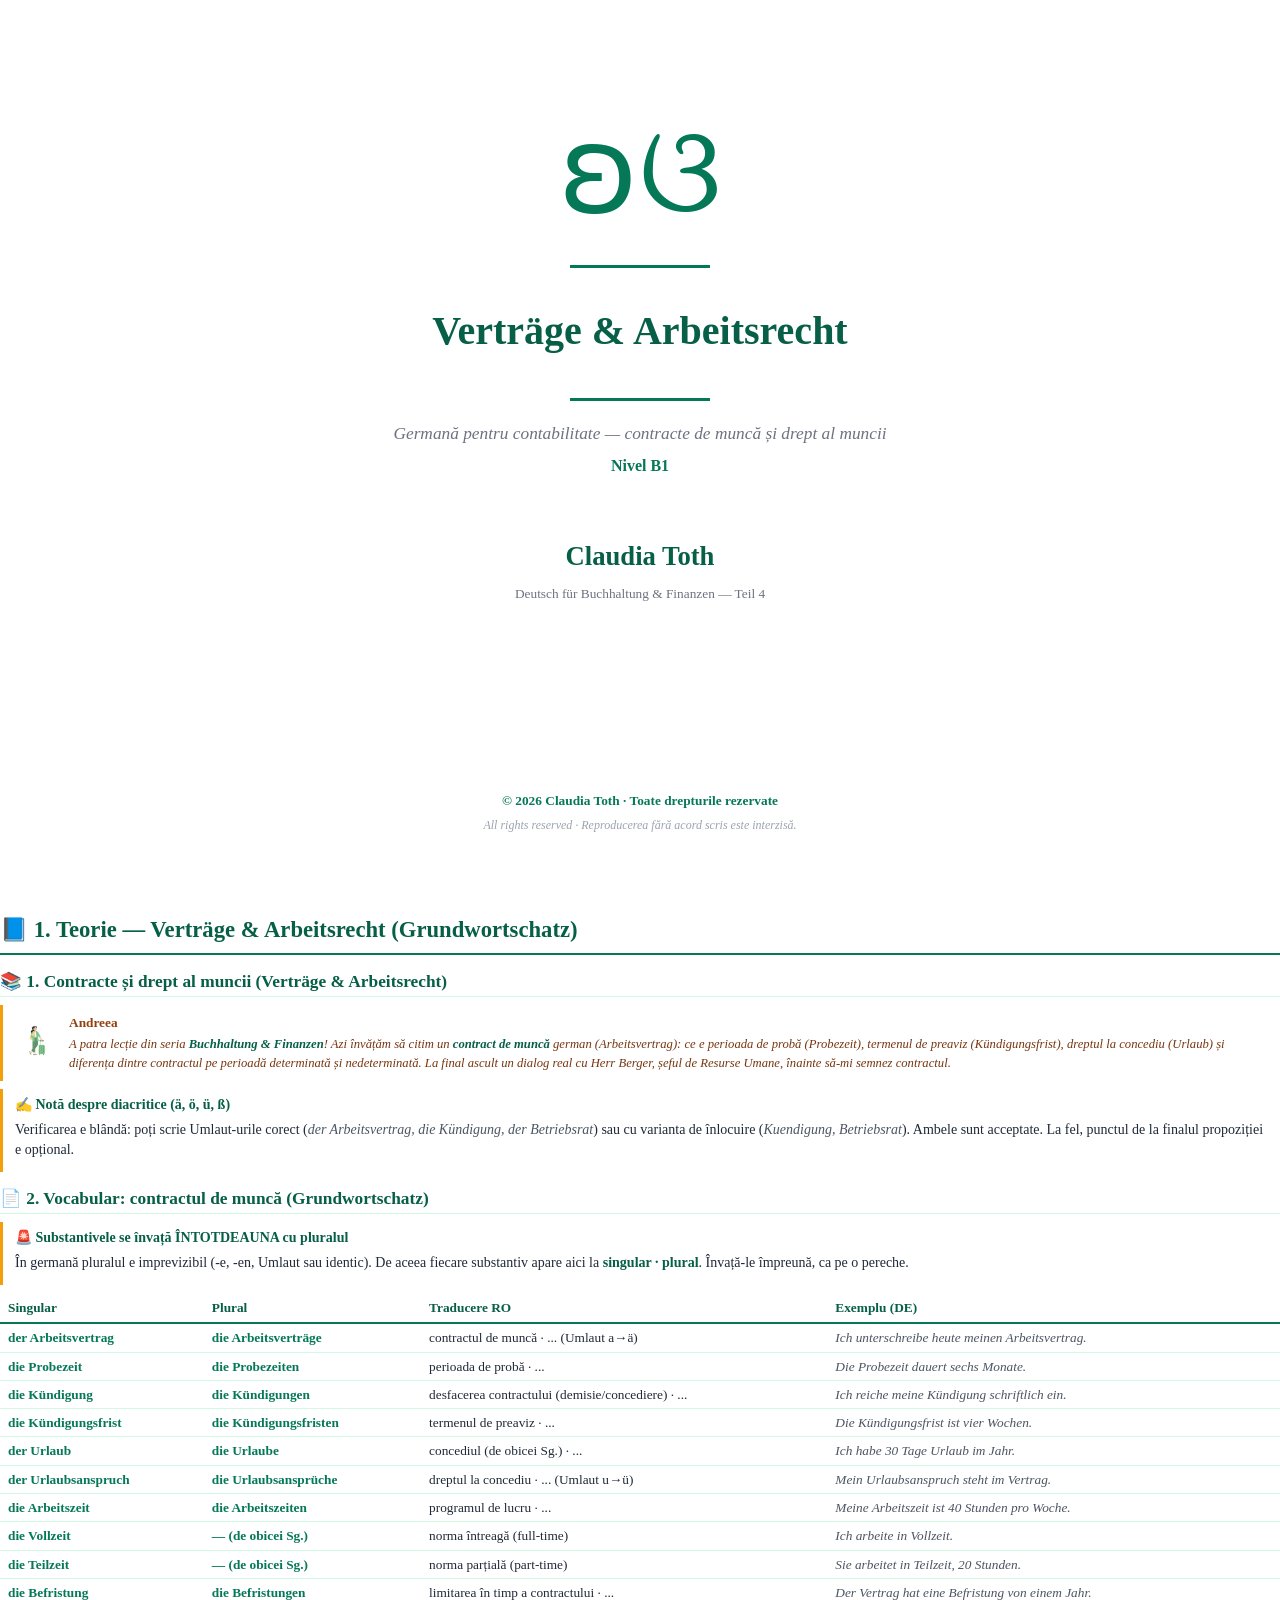
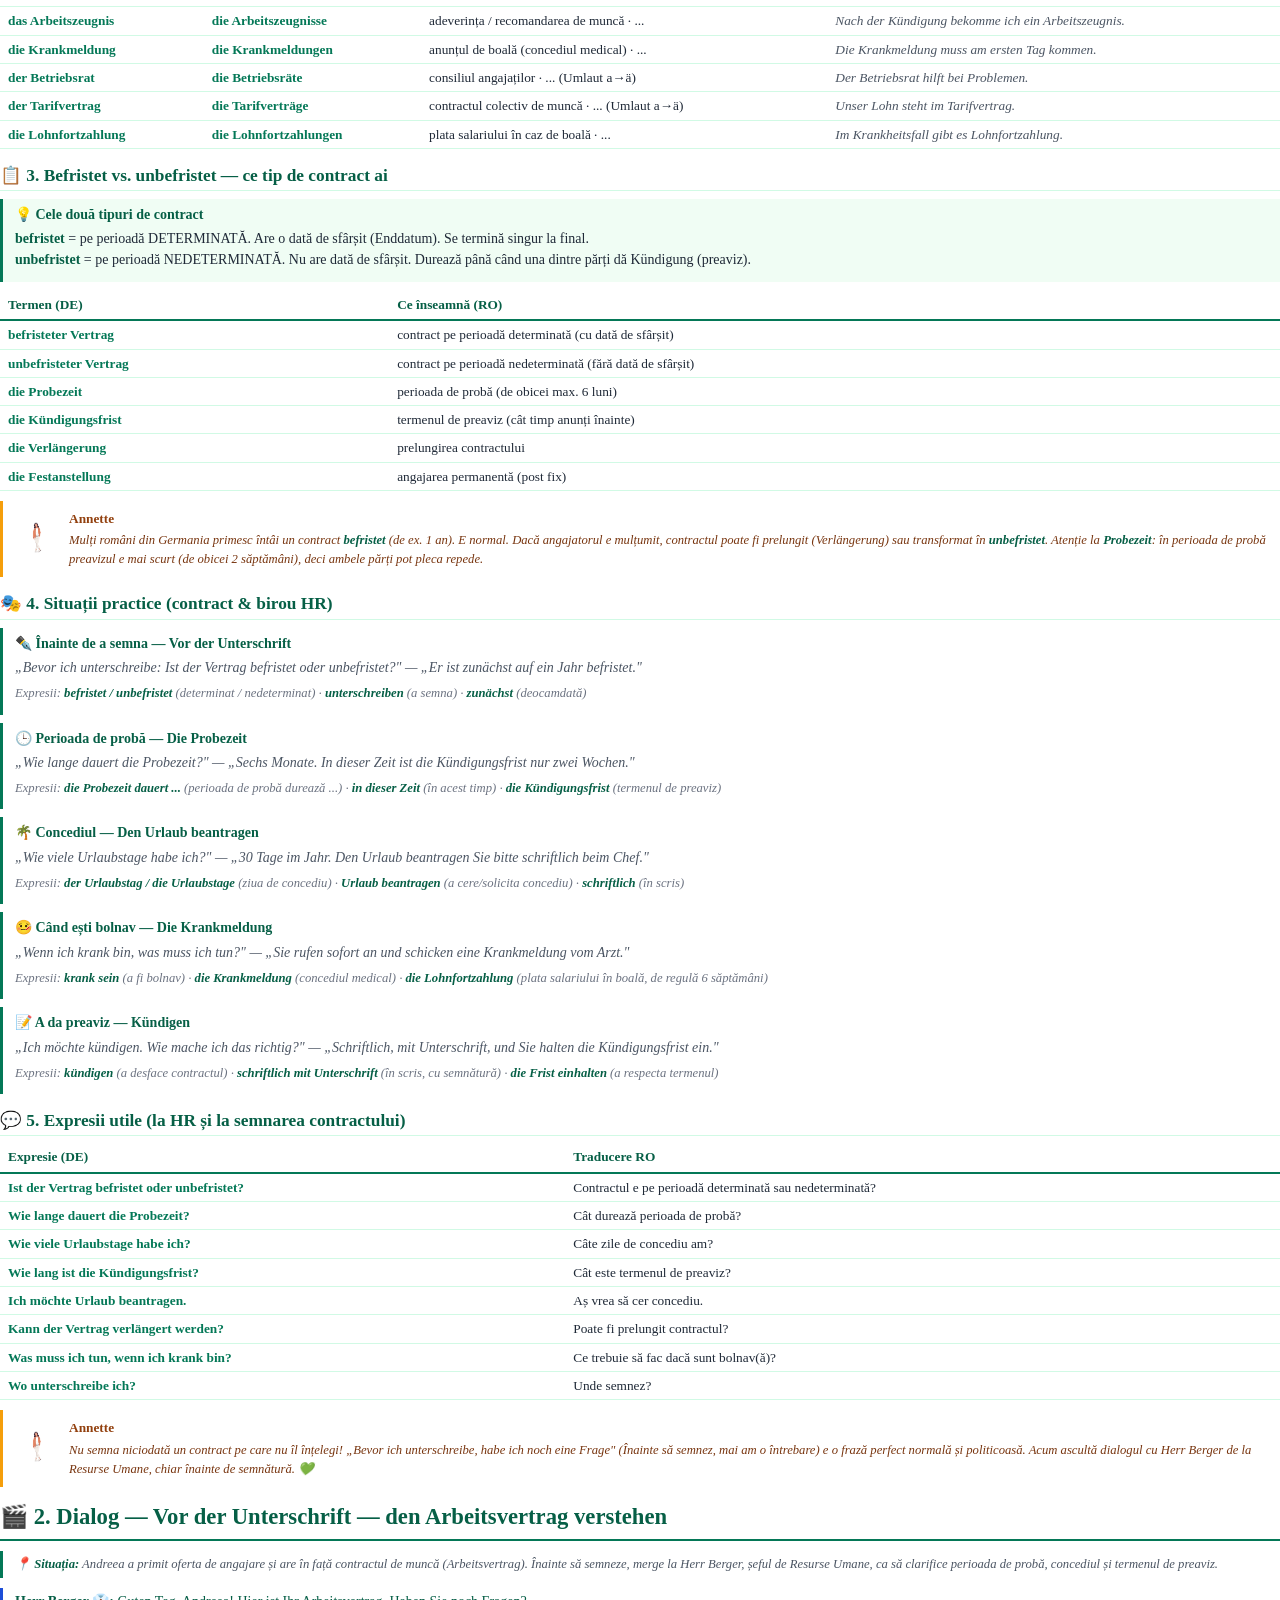
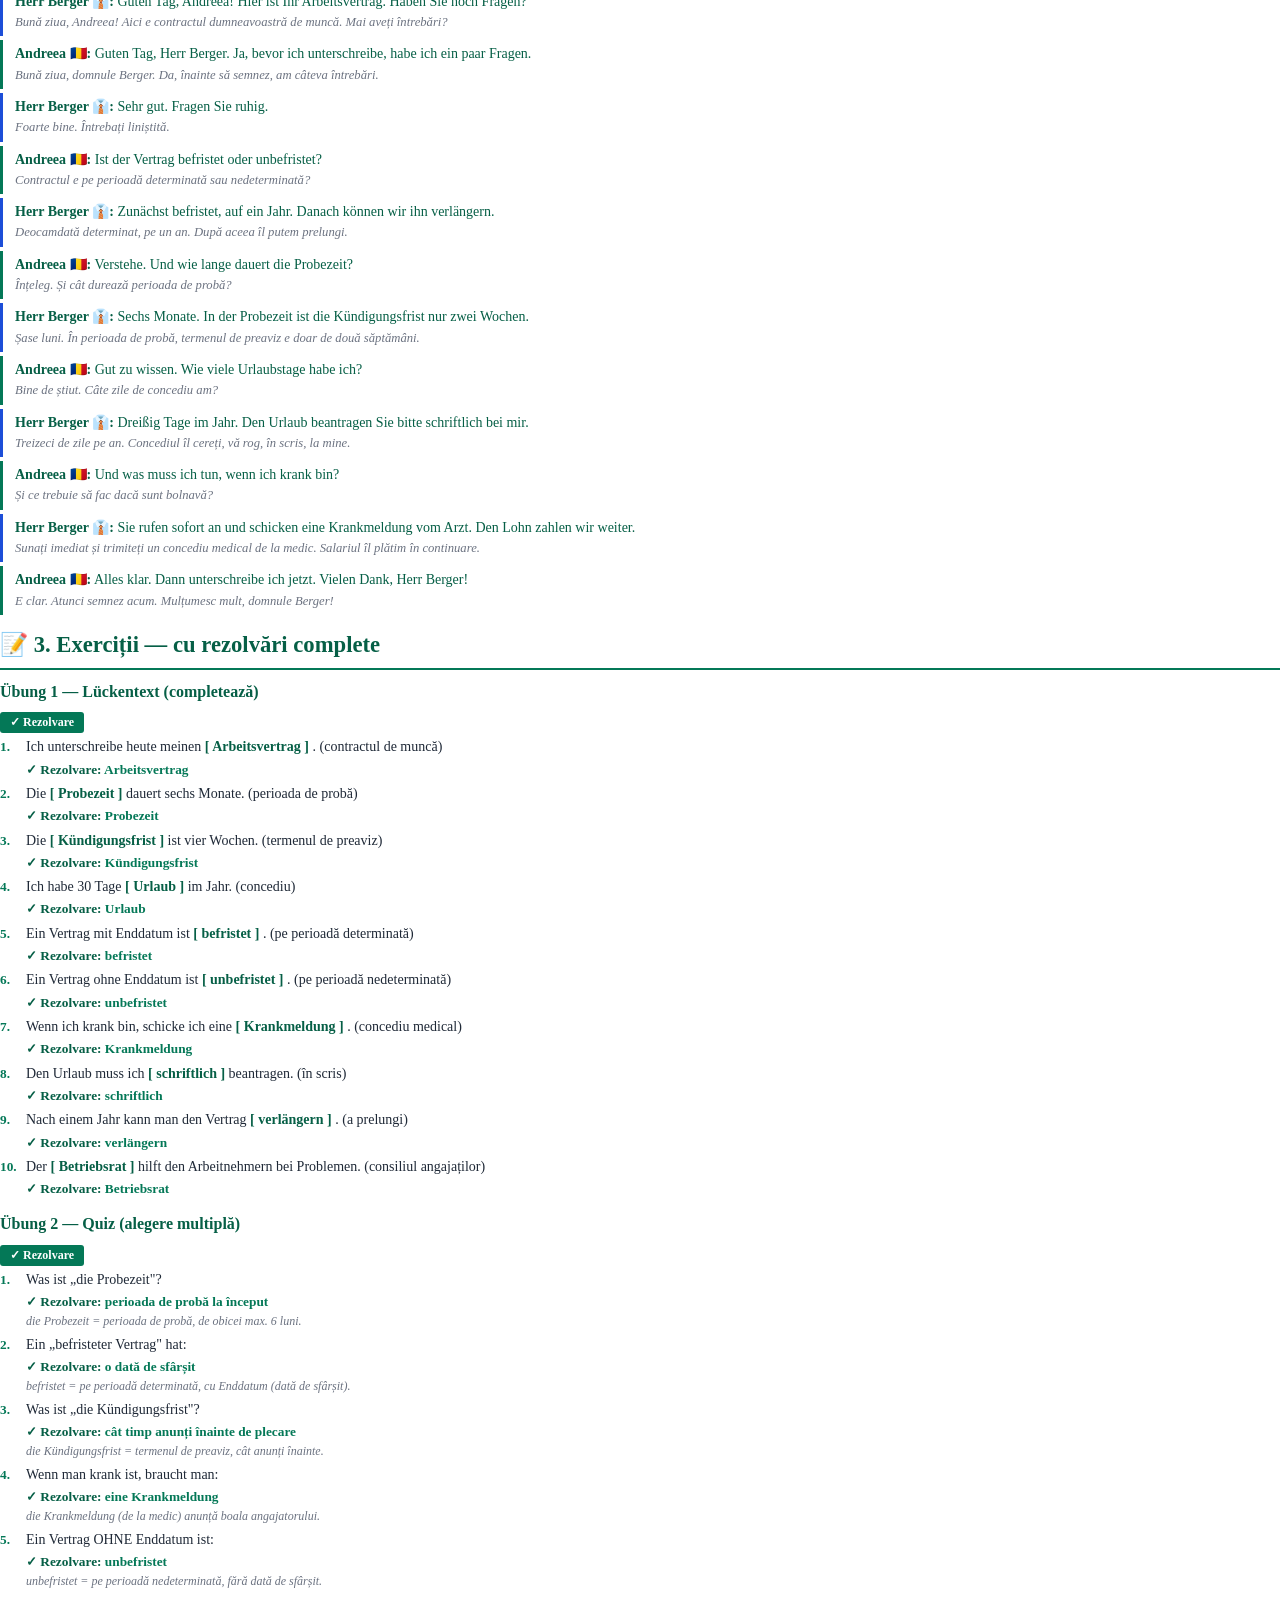
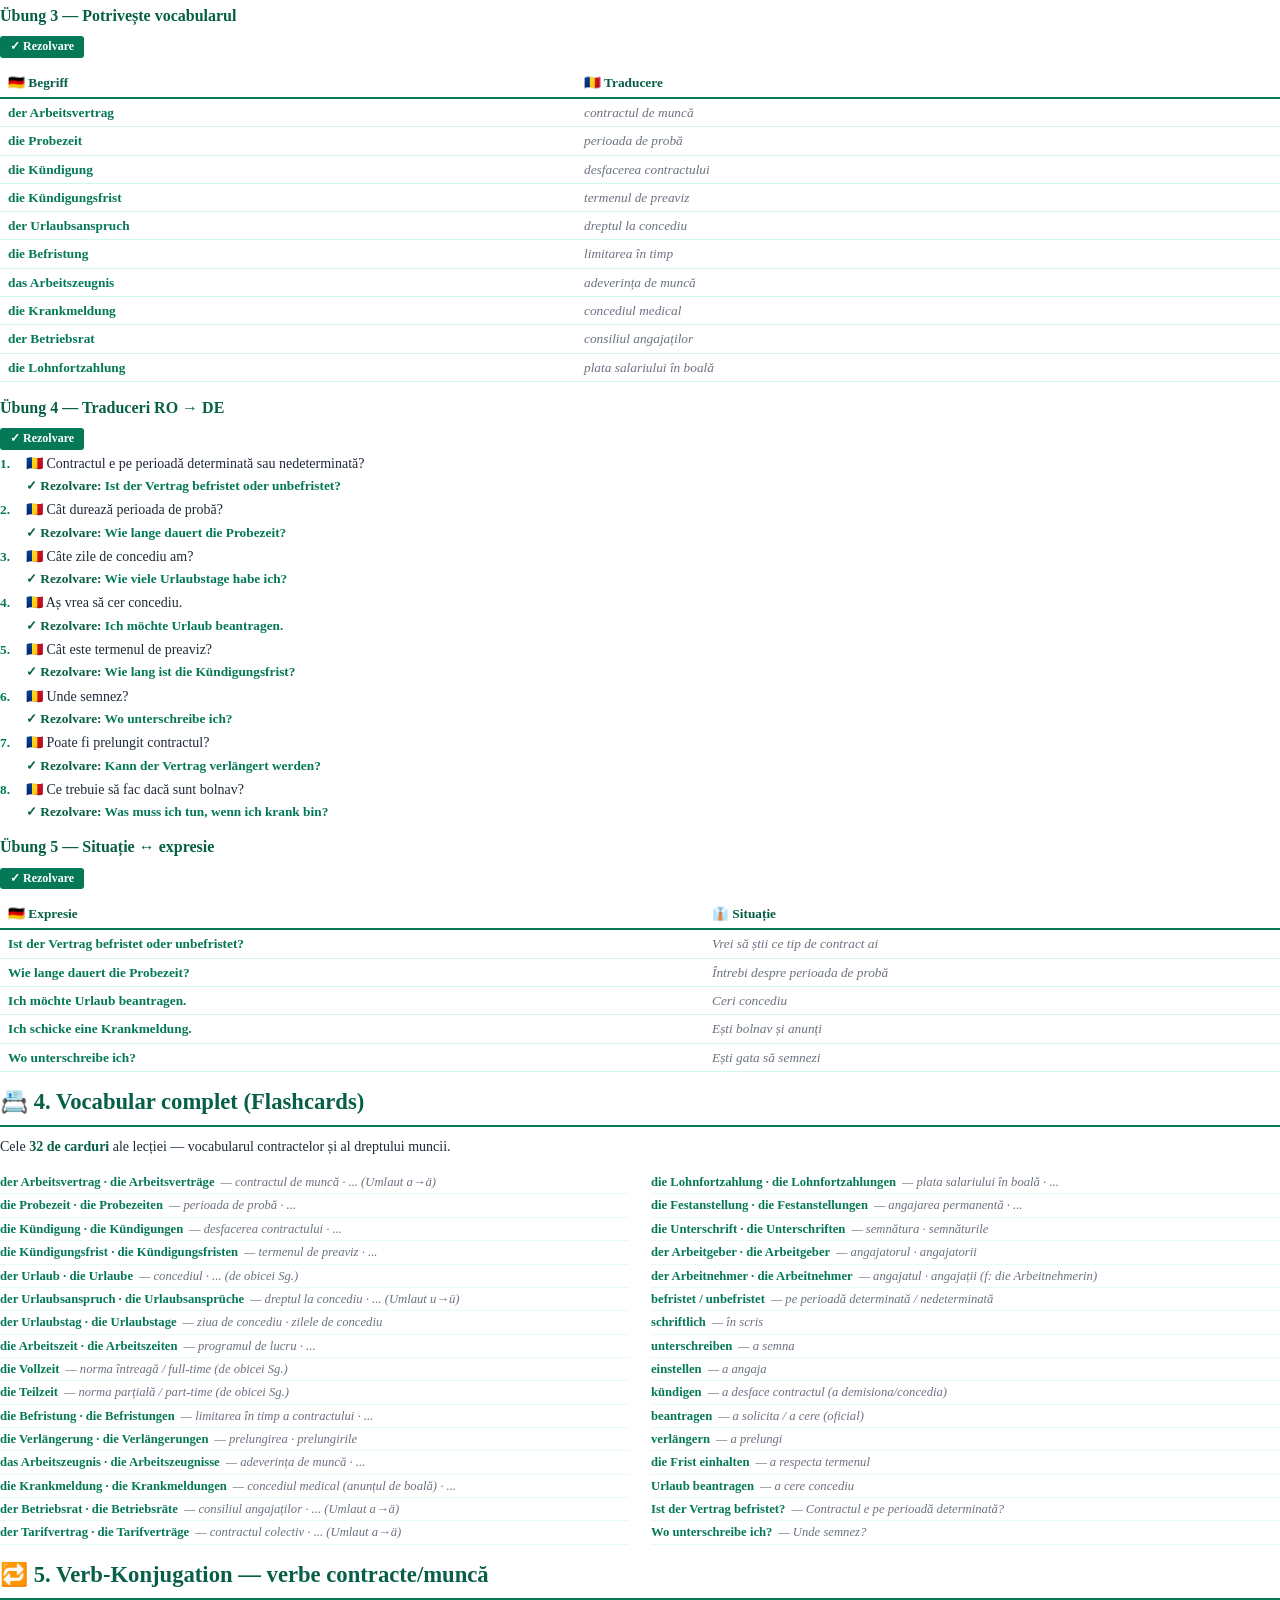
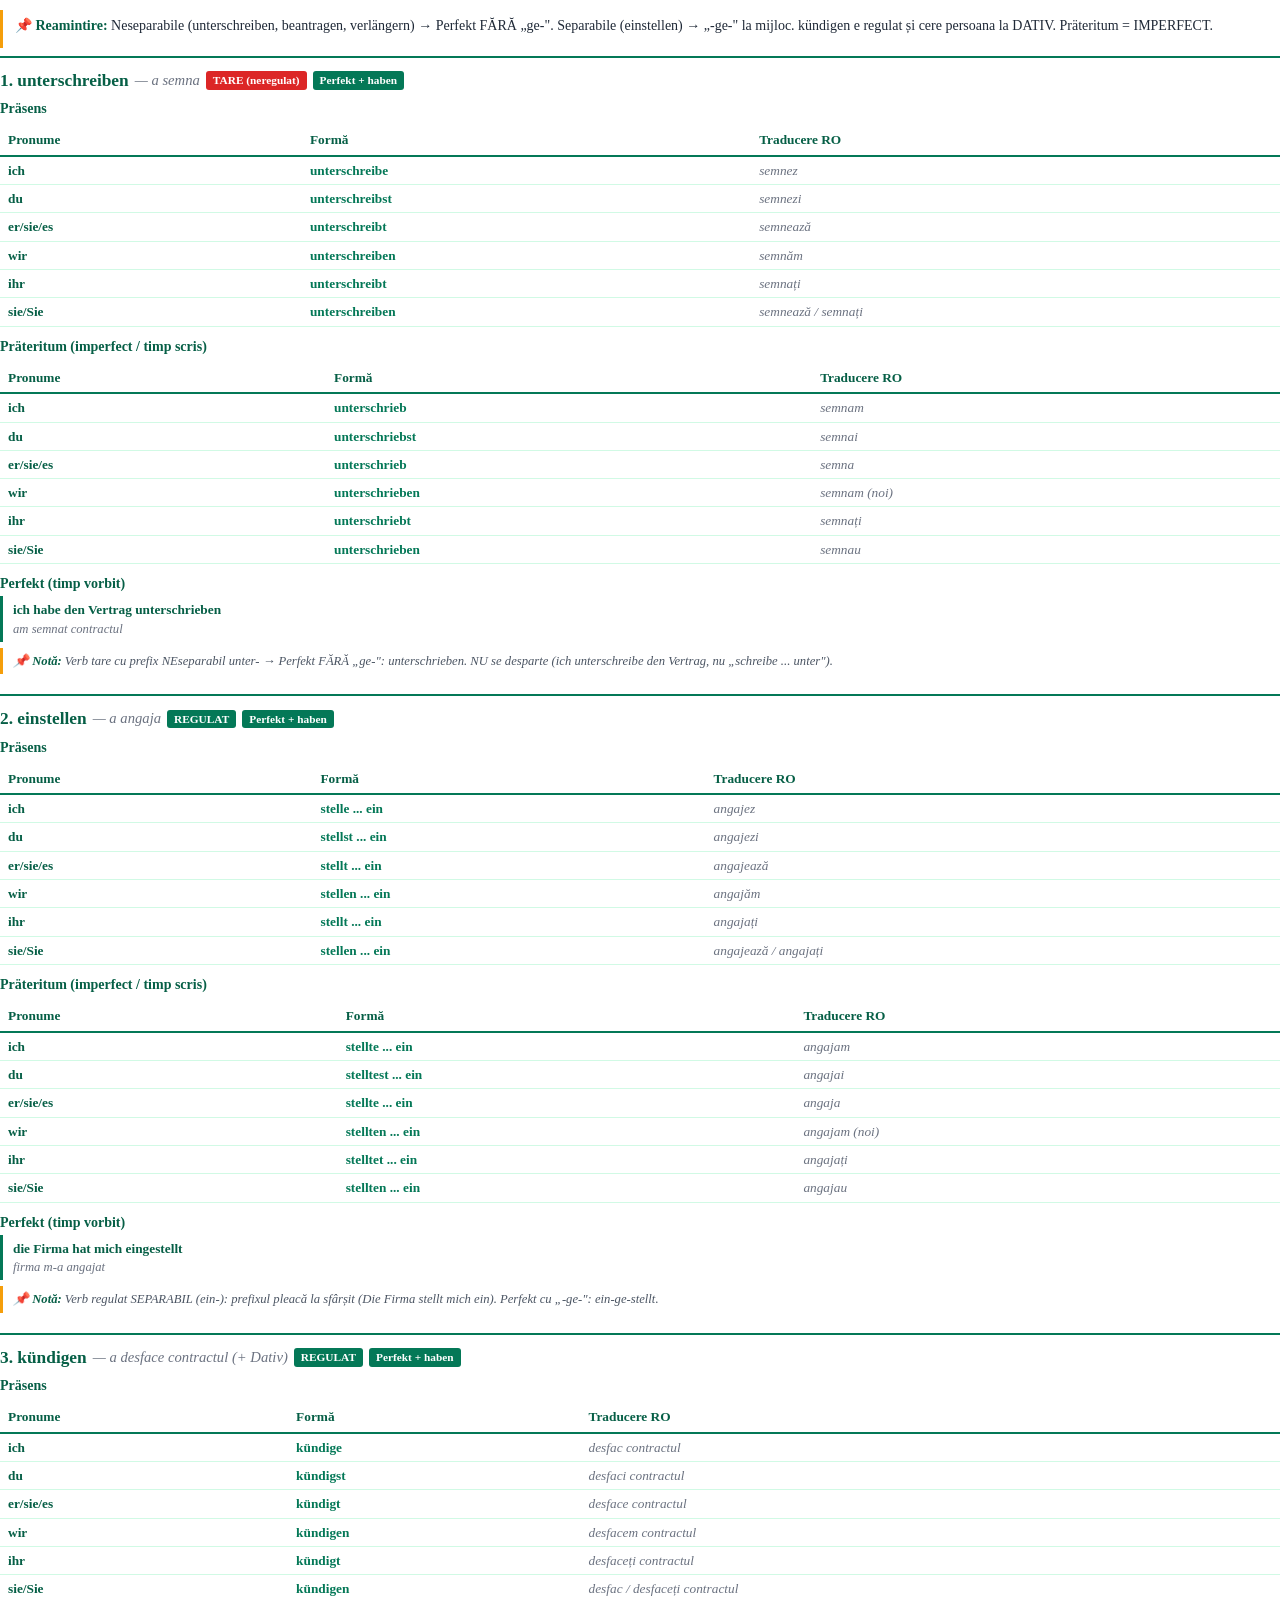
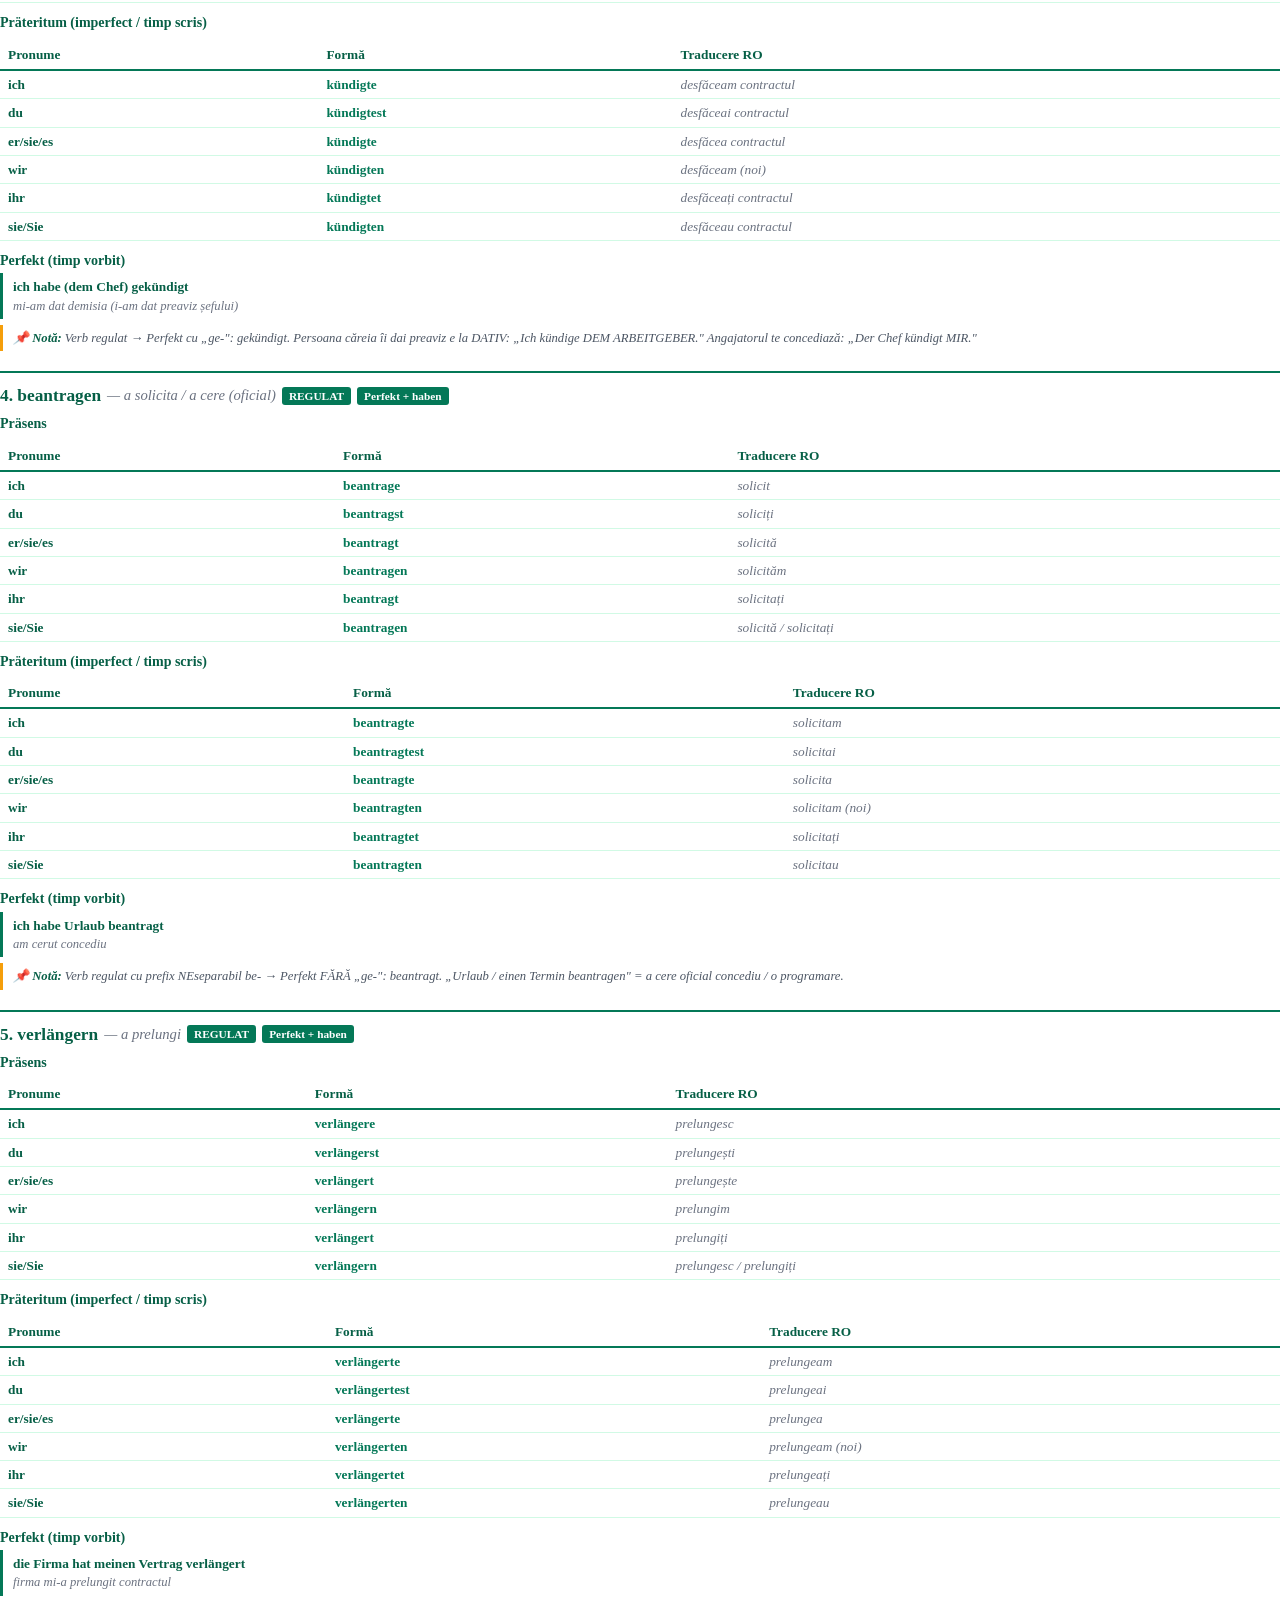
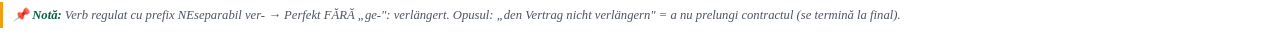
==== pdf.html @ 145c4a1c "Buchhaltung Teil 4 — Verträge & Arbeitsrecht (B1) Contract de muncă și drept al muncii: Arbeitsvertr" ====
<!DOCTYPE html>
<html lang="ro">
<head>
    <meta charset="UTF-8">
    <meta name="robots" content="noindex, nofollow">
    <title>Verträge &amp; Arbeitsrecht · Claudia Toth · B1</title>
    <style>
        @page { size: A4; margin: 22mm 18mm 22mm 18mm; @bottom-center { content: "ʚଓ Claudia Toth · Buchhaltung Teil 4: Verträge & Arbeitsrecht · Nivel B1 · © 2026 — Toate drepturile rezervate · pag. " counter(page) " / " counter(pages); font-size: 8.5pt; color: #047857; font-family: 'Georgia', 'Times New Roman', serif; } }
        @page :first { margin: 0; @bottom-center { content: ""; } }
        * { box-sizing: border-box; margin: 0; padding: 0; }
        body { font-family: 'Georgia', 'Times New Roman', serif; color: #1f2937; line-height: 1.45; font-size: 10.5pt; -webkit-print-color-adjust: exact; print-color-adjust: exact; }
        .cover { width: 100%; min-height: 100vh; padding: 80px 60px 60px; text-align: center; display: flex; flex-direction: column; align-items: center; justify-content: flex-start; page-break-after: always; }
        .cover-symbol { font-size: 90pt; color: #047857; line-height: 1; margin: 30px 0 15px; font-family: 'Segoe UI Emoji', 'Segoe UI', sans-serif; }
        .cover-divider { width: 140px; height: 3px; background: #047857; margin: 20px 0; border: none; }
        .cover-title { font-size: 30pt; color: #065f46; font-weight: bold; margin: 14px 0 18px; font-family: 'Georgia', serif; }
        .cover-subtitle { font-size: 13pt; color: #6b7280; font-style: italic; margin-bottom: 8px; }
        .cover-level { font-size: 12pt; color: #047857; font-weight: bold; margin-bottom: 60px; }
        .cover-author { font-size: 20pt; color: #065f46; font-weight: bold; margin-bottom: 8px; }
        .cover-series { font-size: 10pt; color: #6b7280; margin-bottom: 80px; }
        .cover-copyright { margin-top: auto; font-size: 10pt; color: #047857; font-weight: 600; }
        .cover-notice { font-size: 9pt; color: #9ca3af; font-style: italic; margin-top: 6px; }
        h1.chapter { color: #065f46; padding: 0 0 6px 0; font-size: 17pt; margin: 14px 0 10px; border-bottom: 2px solid #047857; font-family: 'Georgia', serif; page-break-after: avoid; }
        h2.sub-chapter { color: #065f46; font-size: 13pt; margin: 14px 0 6px; padding-bottom: 2px; border-bottom: 1px solid #d1fae5; font-family: 'Georgia', serif; page-break-after: avoid; }
        p { margin-bottom: 6px; } strong { color: #065f46; } em { color: #4b5563; font-style: italic; }
        ul, ol { margin: 4px 0 8px 22px; } li { margin-bottom: 2px; }
        .theory-box { background: transparent; border-left: 3px solid #047857; padding: 6px 12px; margin: 8px 0; page-break-inside: avoid; }
        .theory-box h4 { color: #065f46; font-size: 10.5pt; margin-bottom: 4px; }
        .theory-box .de { color: #065f46; } .theory-box .ro { color: #6b7280; font-style: italic; font-size: 9.5pt; }
        .warn-box { border-left-color: #f59e0b; } .info-box { border-left-color: #3b82f6; }
        table { width: 100%; border-collapse: collapse; margin: 6px 0 10px; font-size: 10pt; page-break-inside: avoid; }
        table th { padding: 5px 8px; text-align: left; font-weight: bold; color: #065f46; border-bottom: 2px solid #047857; }
        table td { padding: 4px 8px; border-bottom: 1px solid #d1fae5; vertical-align: top; }
        td.verb { color: #047857; font-weight: bold; } td.ro-text { color: #6b7280; font-style: italic; }
        .dlg-context { border-left: 3px solid #047857; padding: 4px 12px; margin: 6px 0 10px; font-style: italic; color: #4b5563; font-size: 9.5pt; }
        .dlg-line { padding: 4px 12px; margin-bottom: 4px; page-break-inside: avoid; }
        .dlg-line.andreea { border-left: 3px solid #047857; } .dlg-line.berger { border-left: 3px solid #1d4ed8; }
        .dlg-line .sp { font-weight: bold; color: #065f46; } .dlg-line .de { color: #065f46; } .dlg-line .ro { color: #6b7280; font-style: italic; font-size: 9.5pt; }
        .ex-block { margin-bottom: 14px; page-break-inside: avoid; }
        .ex-block h3 { color: #065f46; font-size: 12pt; margin-bottom: 5px; }
        .rezolvare-banner { display: inline-block; background: #047857; color: white; padding: 2px 10px; border-radius: 3px; font-size: 9pt; font-weight: bold; margin: 4px 0; -webkit-print-color-adjust: exact; print-color-adjust: exact; }
        .ex-item { display: flex; gap: 8px; margin-bottom: 5px; align-items: flex-start; }
        .ex-num { color: #047857; font-weight: bold; font-size: 10pt; flex-shrink: 0; min-width: 18px; } .ex-num::after { content: "."; }
        .ex-body { flex: 1; } .ex-a { color: #047857; font-weight: bold; font-size: 10pt; margin-top: 2px; } .ex-a::before { content: "✓ Rezolvare: "; color: #065f46; }
        .ex-explanation { color: #6b7280; font-size: 9pt; font-style: italic; margin-top: 1px; }
        .flashcards-grid { columns: 2; column-gap: 22px; margin-top: 8px; }
        .fc-row { break-inside: avoid; padding: 2px 0; border-bottom: 1px dotted #d1fae5; font-size: 9.5pt; }
        .fc-row .de { color: #047857; font-weight: bold; } .fc-row .ro { color: #6b7280; font-style: italic; margin-left: 6px; }
        .verb-card { border-top: 2px solid #047857; padding: 10px 0 8px 0; margin-bottom: 12px; page-break-inside: avoid; }
        .verb-card .vh { display: flex; align-items: center; flex-wrap: wrap; gap: 6px; margin-bottom: 6px; }
        .verb-card .vh .name { font-size: 13pt; color: #065f46; font-weight: bold; } .verb-card .vh .ro { color: #6b7280; font-style: italic; font-size: 11pt; }
        .verb-card .vh .badge { display: inline-block; padding: 1px 7px; border-radius: 3px; font-size: 8.5pt; color: white; font-weight: bold; -webkit-print-color-adjust: exact; print-color-adjust: exact; }
        .verb-card .badge.weak { background: #047857; } .verb-card .badge.strong { background: #dc2626; } .verb-card .badge.haben { background: #047857; } .verb-card .badge.sein { background: #2563eb; }
        .verb-card h5 { color: #065f46; margin: 6px 0 2px; font-size: 10.5pt; }
        .verb-card .perfekt-box { border-left: 3px solid #047857; padding: 4px 10px; margin-top: 2px; font-size: 10pt; }
        .verb-card .perfekt-box .de { color: #065f46; font-weight: 600; } .verb-card .perfekt-box .ro { color: #6b7280; font-style: italic; font-size: 9.5pt; }
        .verb-card .note { font-size: 9.5pt; color: #4b5563; padding: 4px 10px; border-left: 3px solid #f59e0b; margin-top: 6px; font-style: italic; }
        .new-section { page-break-before: always; }
        .andreea-note { display: flex; gap: 10px; align-items: flex-start; border-left: 3px solid #f59e0b; padding: 8px 12px; margin: 8px 0; page-break-inside: avoid; }
        .andreea-note-avatar { width: 44px; height: 56px; object-fit: contain; flex-shrink: 0; }
        .andreea-note-content { flex: 1; } .andreea-note-content .speaker { font-weight: bold; color: #92400e; font-size: 10pt; margin-bottom: 3px; } .andreea-note-content .text { color: #78350f; font-size: 9.5pt; font-style: italic; line-height: 1.5; }
    </style>
</head>
<body>
<div class="cover">
    <div class="cover-symbol">ʚଓ</div>
    <hr class="cover-divider">
    <h1 class="cover-title">Verträge &amp; Arbeitsrecht</h1>
    <hr class="cover-divider">
    <p class="cover-subtitle">Germană pentru contabilitate — contracte de muncă și drept al muncii</p>
    <p class="cover-level">Nivel B1</p>
    <p class="cover-author">Claudia Toth</p>
    <p class="cover-series">Deutsch für Buchhaltung & Finanzen — Teil 4</p>
    <div class="cover-copyright">© 2026 Claudia Toth · Toate drepturile rezervate</div>
    <p class="cover-notice">All rights reserved · Reproducerea fără acord scris este interzisă.</p>
</div>
<div id="pdf-content"></div>
<script src="theory.js"></script>
<script src="dialogs.js"></script>
<script src="exercises.js"></script>
<script src="flashcards.js"></script>
<script src="verbs.js"></script>
<script src="final-test.js"></script>
<script src="pdf-builder.js"></script>
</body>
</html>
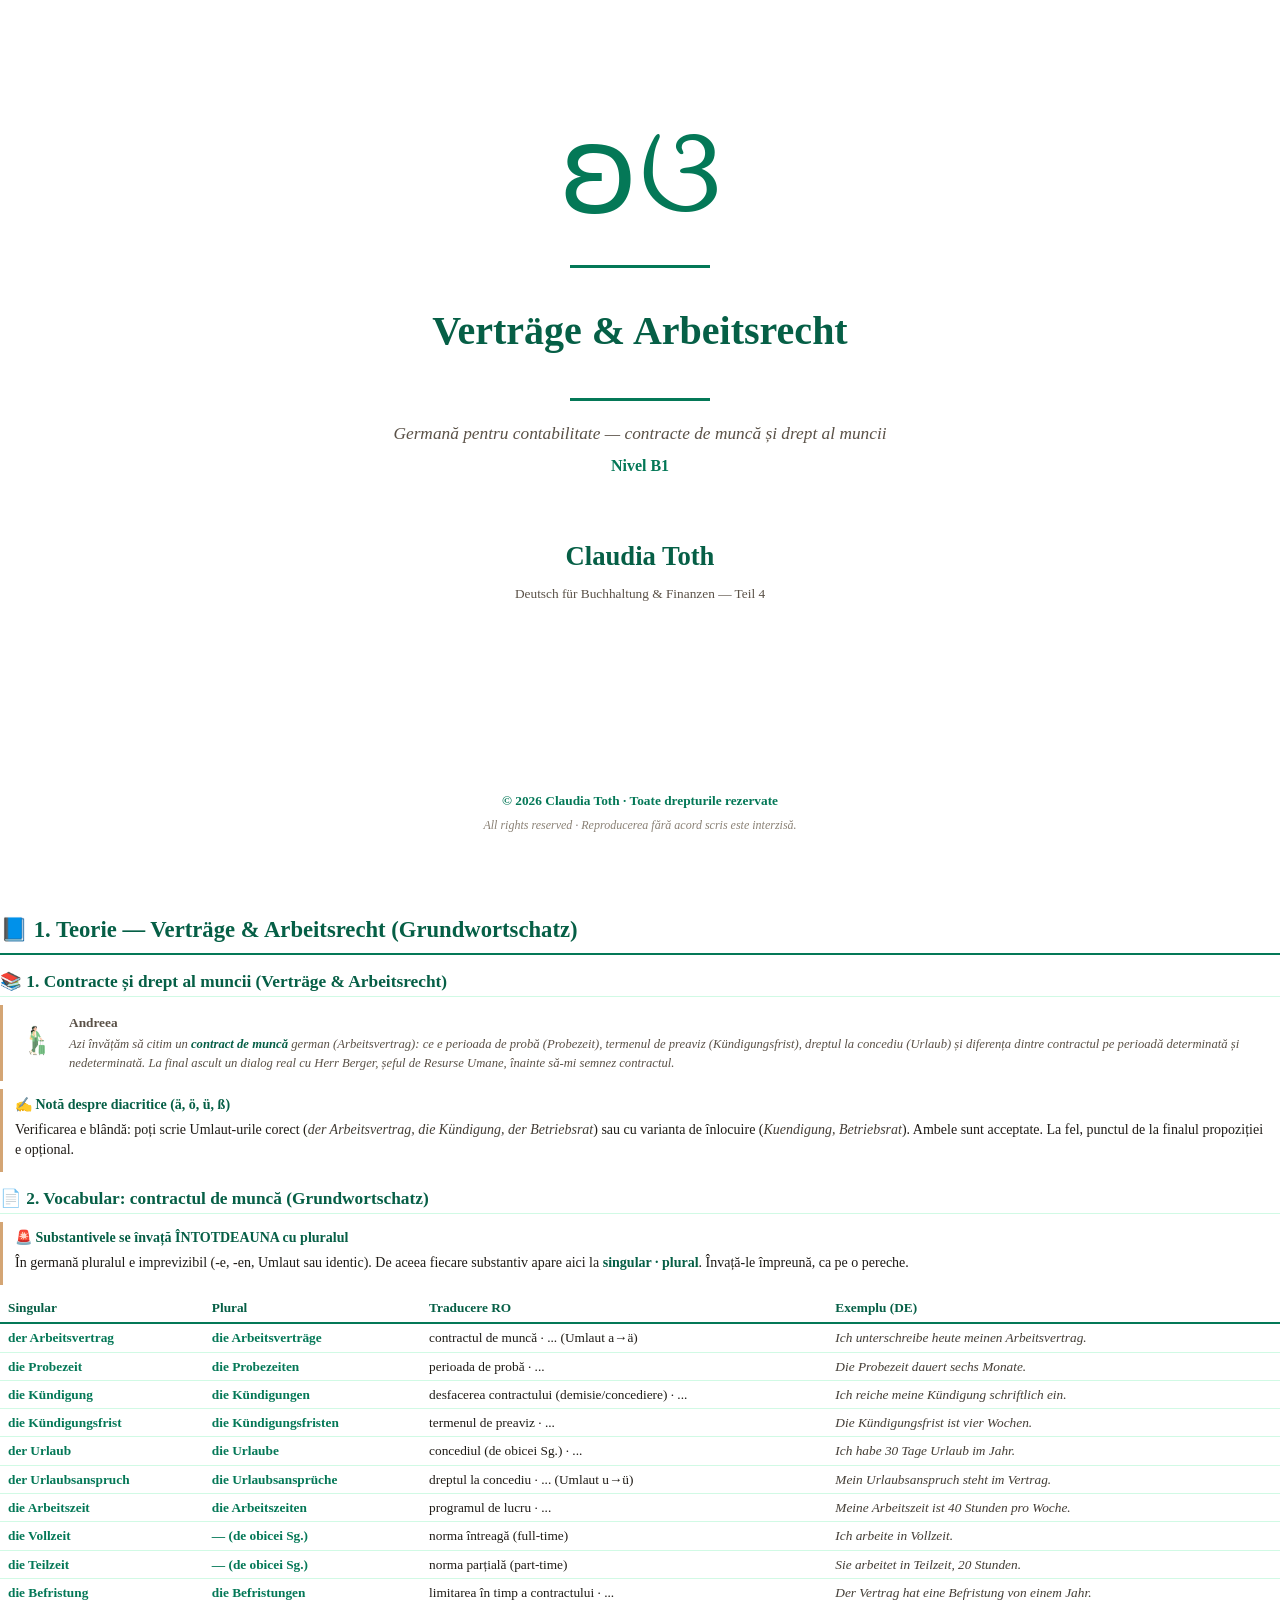
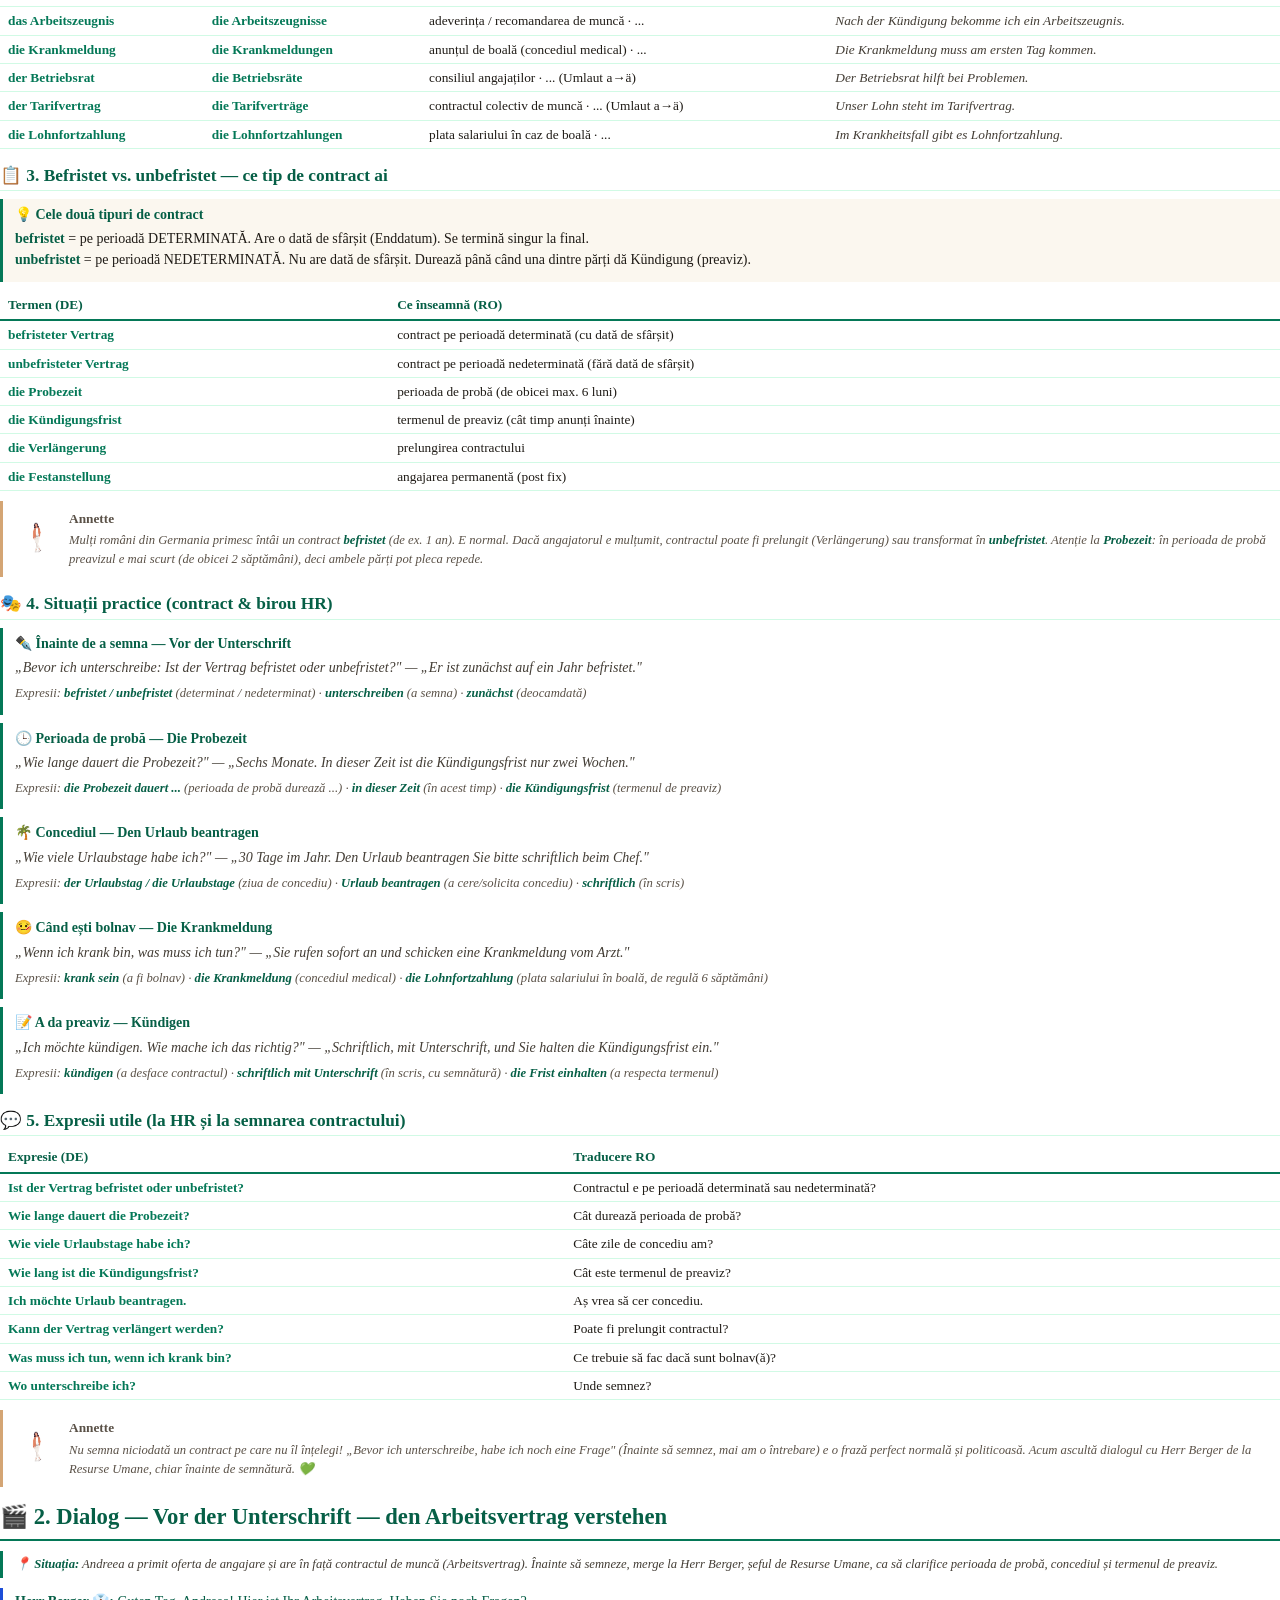
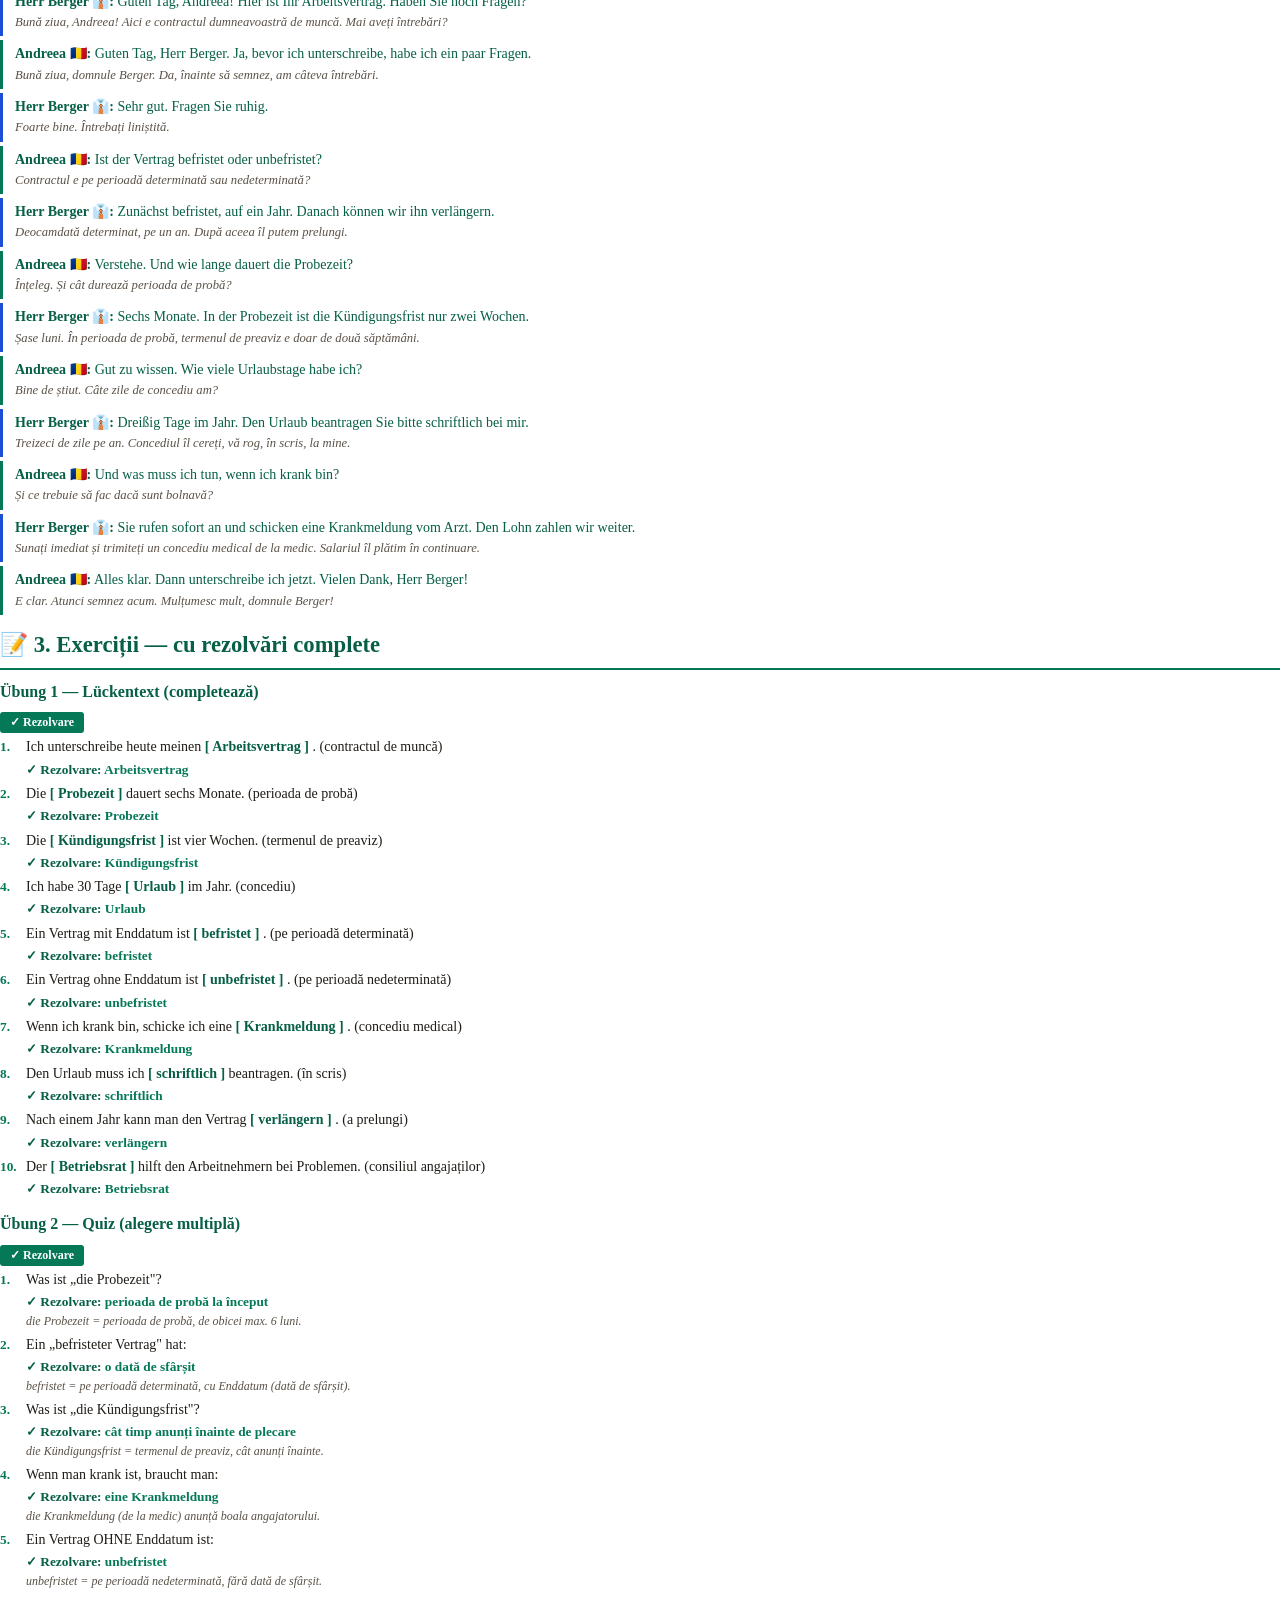
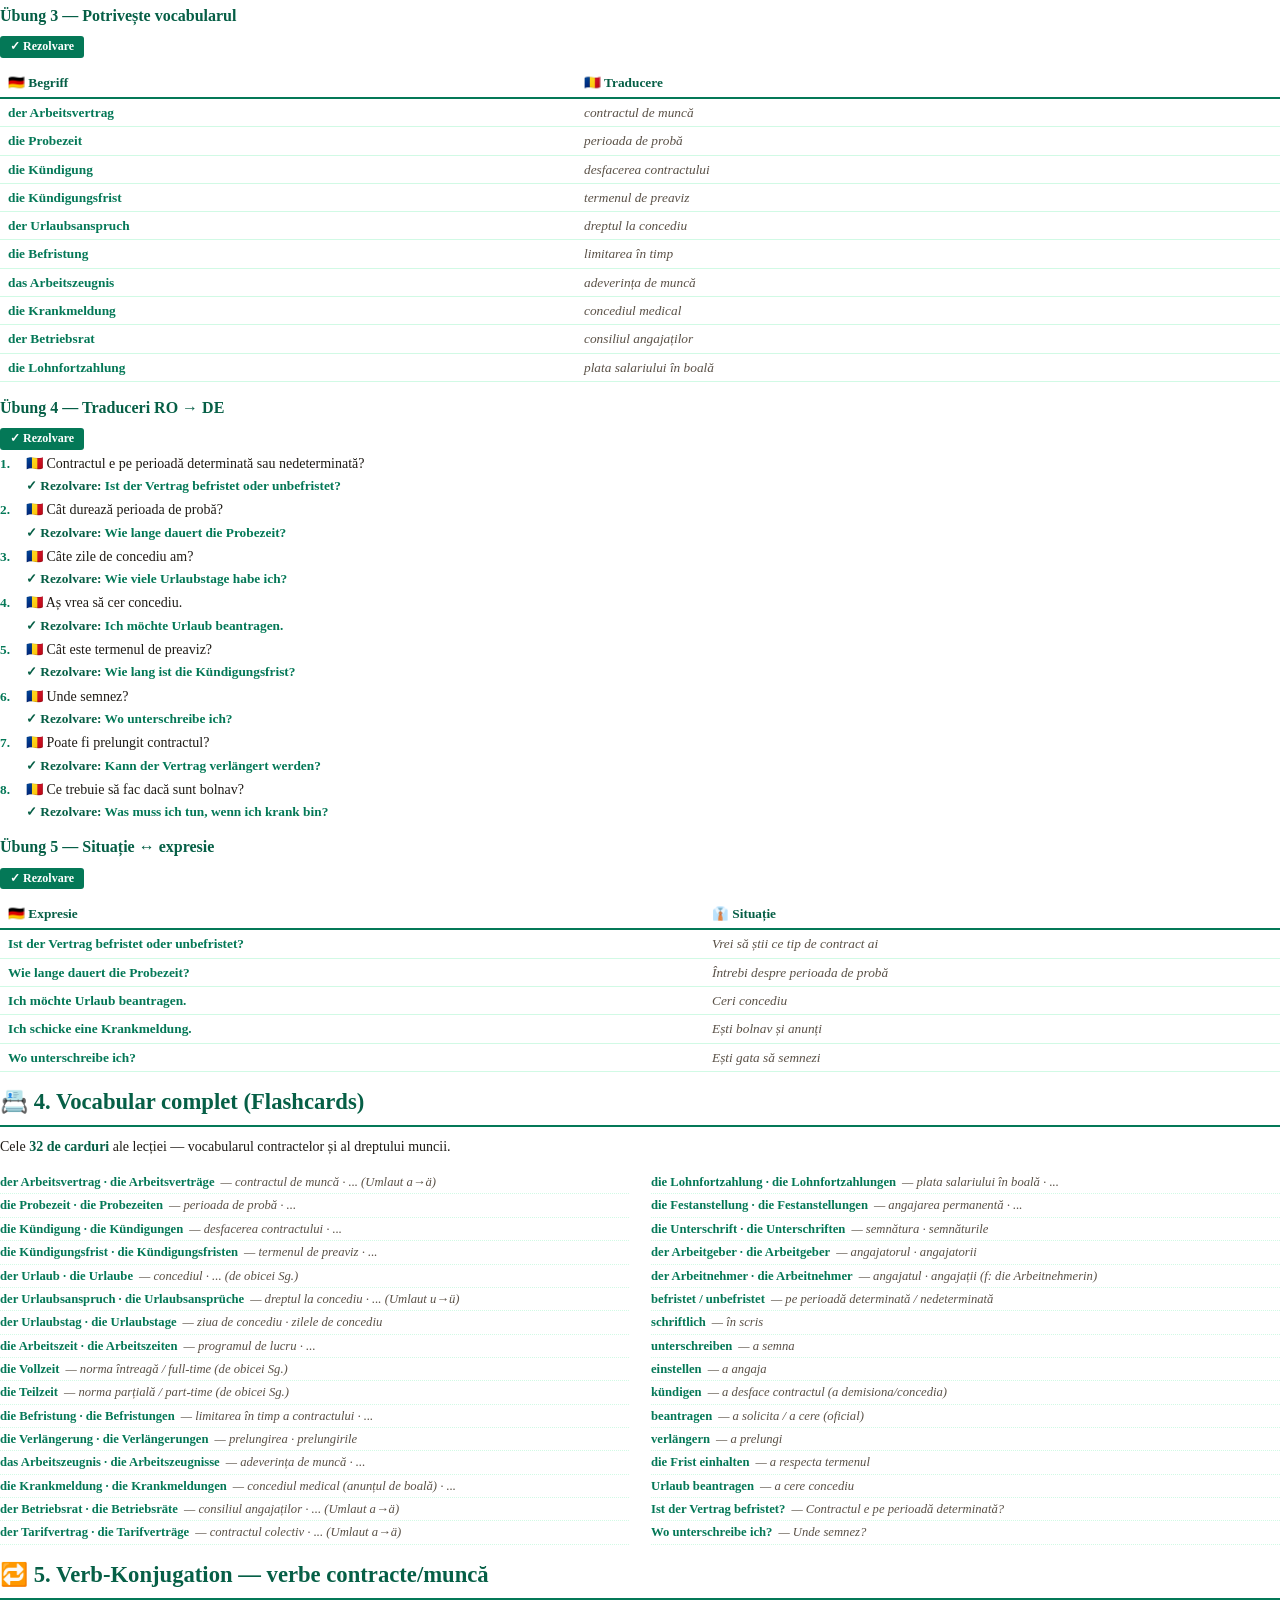
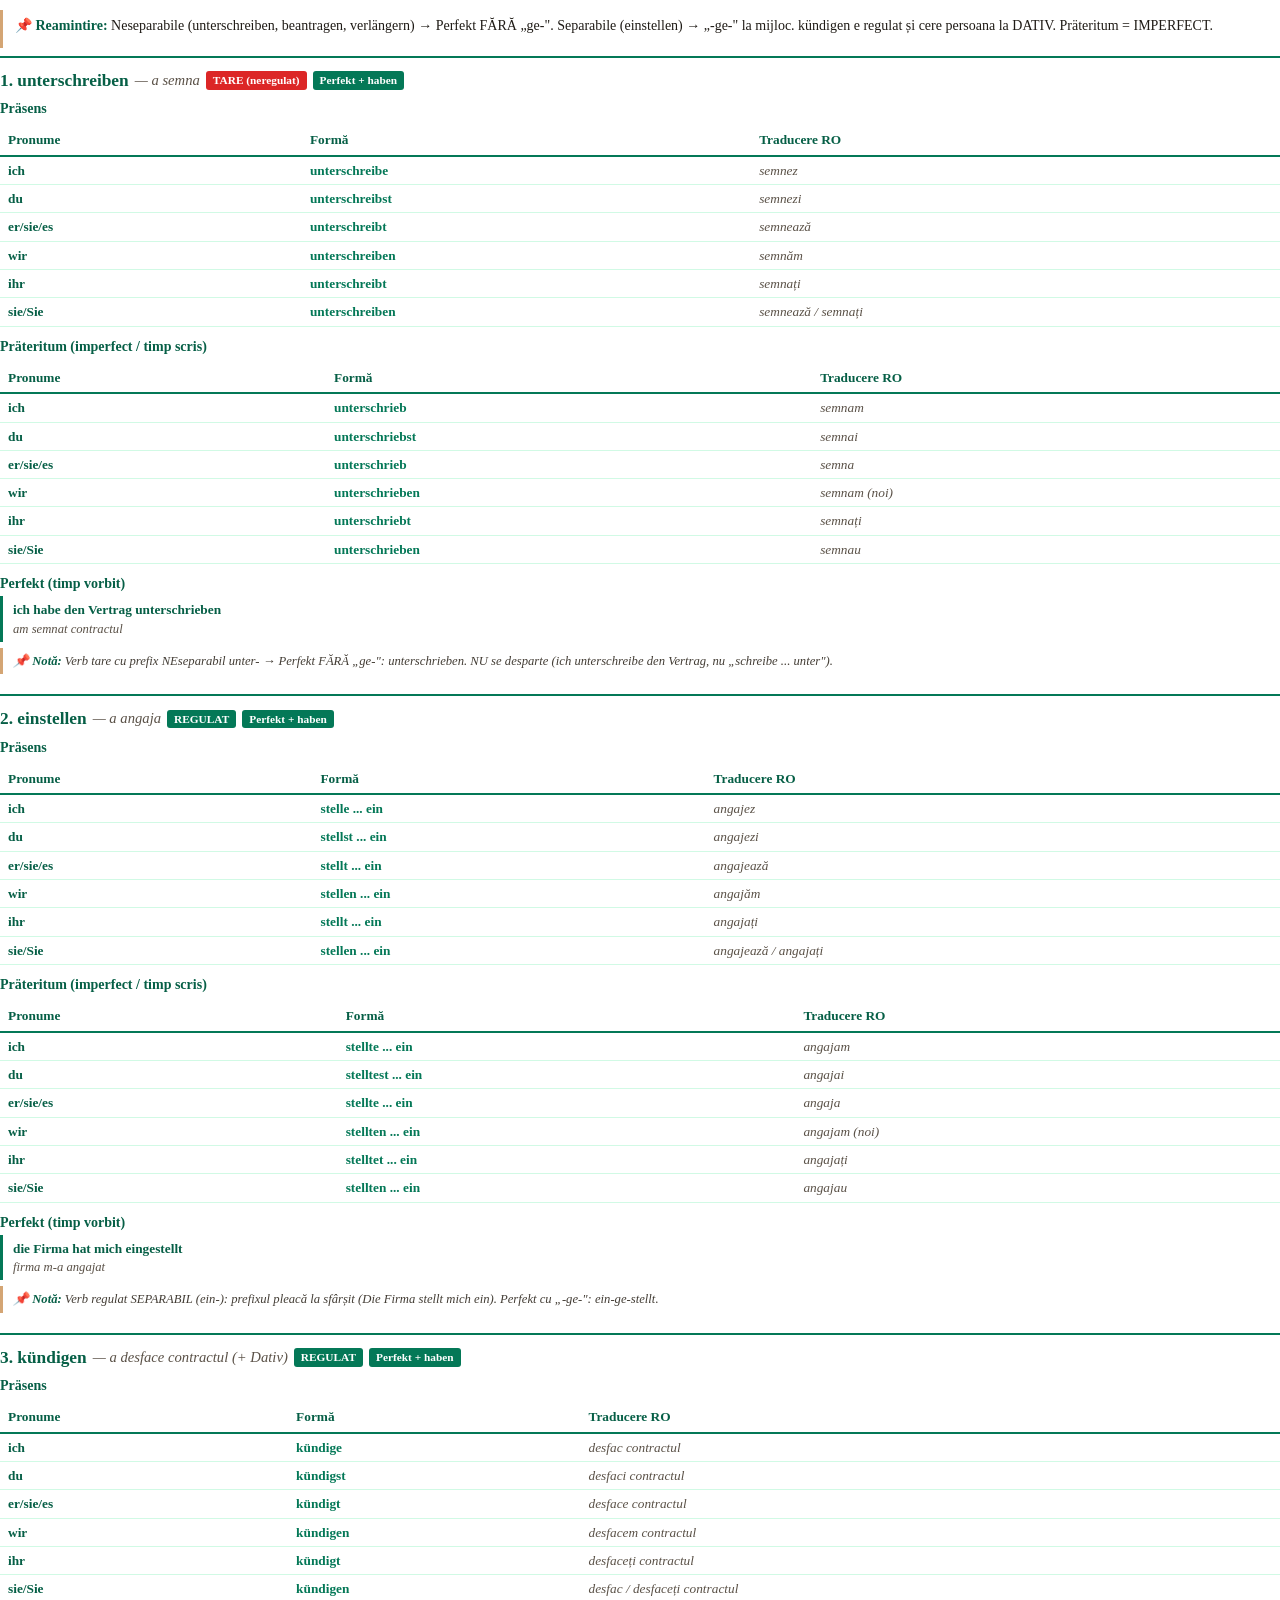
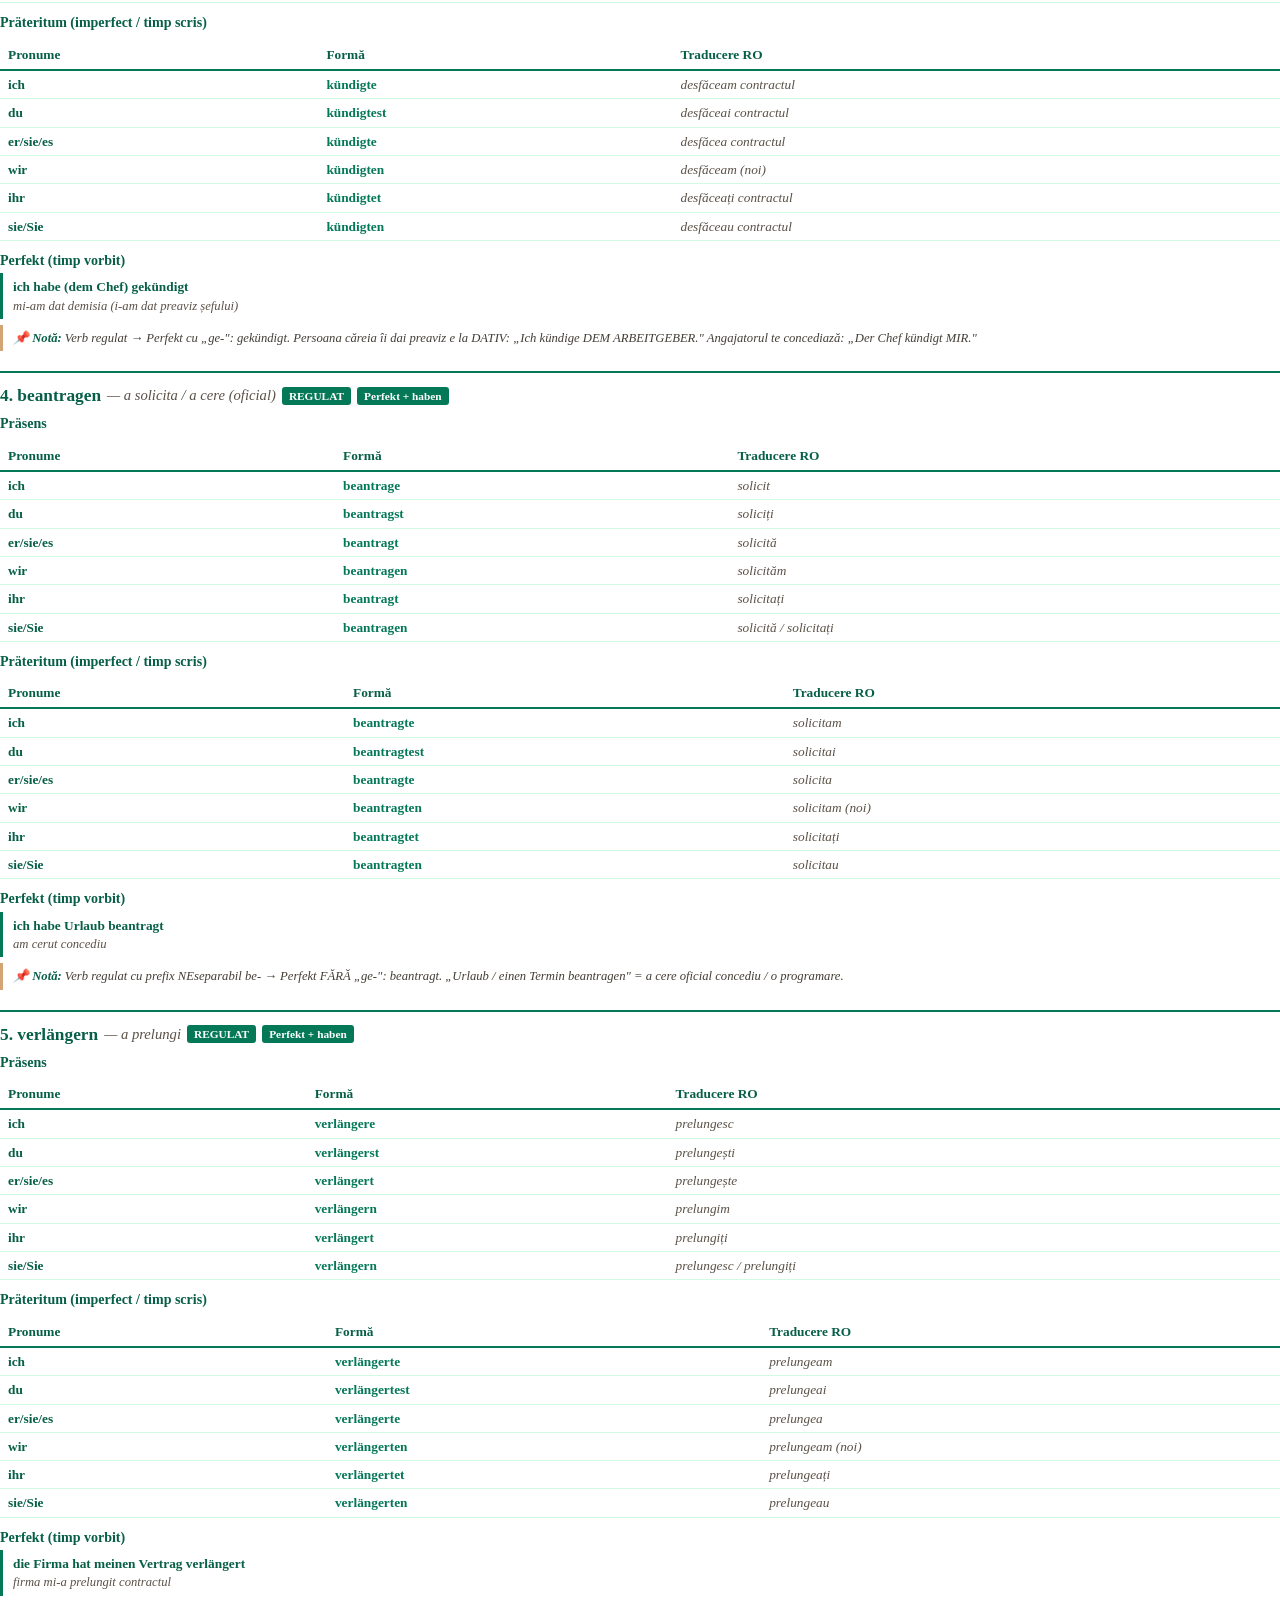
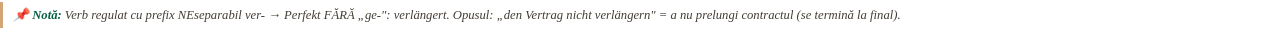
==== commit ce33c167: "Rebrand v2 culori: crem + auriu + emerald (mustar v1 eliminat) + PDF regenerat Co-Authored-By: Claud" ====
--- a/pdf.html
+++ b/pdf.html
@@ -8,56 +8,56 @@
         @page { size: A4; margin: 22mm 18mm 22mm 18mm; @bottom-center { content: "ʚଓ Claudia Toth · Buchhaltung Teil 4: Verträge & Arbeitsrecht · Nivel B1 · © 2026 — Toate drepturile rezervate · pag. " counter(page) " / " counter(pages); font-size: 8.5pt; color: #047857; font-family: 'Georgia', 'Times New Roman', serif; } }
         @page :first { margin: 0; @bottom-center { content: ""; } }
         * { box-sizing: border-box; margin: 0; padding: 0; }
-        body { font-family: 'Georgia', 'Times New Roman', serif; color: #1f2937; line-height: 1.45; font-size: 10.5pt; -webkit-print-color-adjust: exact; print-color-adjust: exact; }
+        body { font-family: 'Georgia', 'Times New Roman', serif; color: #1F1B16; line-height: 1.45; font-size: 10.5pt; -webkit-print-color-adjust: exact; print-color-adjust: exact; }
         .cover { width: 100%; min-height: 100vh; padding: 80px 60px 60px; text-align: center; display: flex; flex-direction: column; align-items: center; justify-content: flex-start; page-break-after: always; }
         .cover-symbol { font-size: 90pt; color: #047857; line-height: 1; margin: 30px 0 15px; font-family: 'Segoe UI Emoji', 'Segoe UI', sans-serif; }
         .cover-divider { width: 140px; height: 3px; background: #047857; margin: 20px 0; border: none; }
         .cover-title { font-size: 30pt; color: #065f46; font-weight: bold; margin: 14px 0 18px; font-family: 'Georgia', serif; }
-        .cover-subtitle { font-size: 13pt; color: #6b7280; font-style: italic; margin-bottom: 8px; }
+        .cover-subtitle { font-size: 13pt; color: #5A5147; font-style: italic; margin-bottom: 8px; }
         .cover-level { font-size: 12pt; color: #047857; font-weight: bold; margin-bottom: 60px; }
         .cover-author { font-size: 20pt; color: #065f46; font-weight: bold; margin-bottom: 8px; }
-        .cover-series { font-size: 10pt; color: #6b7280; margin-bottom: 80px; }
+        .cover-series { font-size: 10pt; color: #5A5147; margin-bottom: 80px; }
         .cover-copyright { margin-top: auto; font-size: 10pt; color: #047857; font-weight: 600; }
-        .cover-notice { font-size: 9pt; color: #9ca3af; font-style: italic; margin-top: 6px; }
+        .cover-notice { font-size: 9pt; color: #8a8175; font-style: italic; margin-top: 6px; }
         h1.chapter { color: #065f46; padding: 0 0 6px 0; font-size: 17pt; margin: 14px 0 10px; border-bottom: 2px solid #047857; font-family: 'Georgia', serif; page-break-after: avoid; }
         h2.sub-chapter { color: #065f46; font-size: 13pt; margin: 14px 0 6px; padding-bottom: 2px; border-bottom: 1px solid #d1fae5; font-family: 'Georgia', serif; page-break-after: avoid; }
-        p { margin-bottom: 6px; } strong { color: #065f46; } em { color: #4b5563; font-style: italic; }
+        p { margin-bottom: 6px; } strong { color: #065f46; } em { color: #433d35; font-style: italic; }
         ul, ol { margin: 4px 0 8px 22px; } li { margin-bottom: 2px; }
         .theory-box { background: transparent; border-left: 3px solid #047857; padding: 6px 12px; margin: 8px 0; page-break-inside: avoid; }
         .theory-box h4 { color: #065f46; font-size: 10.5pt; margin-bottom: 4px; }
-        .theory-box .de { color: #065f46; } .theory-box .ro { color: #6b7280; font-style: italic; font-size: 9.5pt; }
-        .warn-box { border-left-color: #f59e0b; } .info-box { border-left-color: #3b82f6; }
+        .theory-box .de { color: #065f46; } .theory-box .ro { color: #5A5147; font-style: italic; font-size: 9.5pt; }
+        .warn-box { border-left-color: #D4A574; } .info-box { border-left-color: #3b82f6; }
         table { width: 100%; border-collapse: collapse; margin: 6px 0 10px; font-size: 10pt; page-break-inside: avoid; }
         table th { padding: 5px 8px; text-align: left; font-weight: bold; color: #065f46; border-bottom: 2px solid #047857; }
         table td { padding: 4px 8px; border-bottom: 1px solid #d1fae5; vertical-align: top; }
-        td.verb { color: #047857; font-weight: bold; } td.ro-text { color: #6b7280; font-style: italic; }
-        .dlg-context { border-left: 3px solid #047857; padding: 4px 12px; margin: 6px 0 10px; font-style: italic; color: #4b5563; font-size: 9.5pt; }
+        td.verb { color: #047857; font-weight: bold; } td.ro-text { color: #5A5147; font-style: italic; }
+        .dlg-context { border-left: 3px solid #047857; padding: 4px 12px; margin: 6px 0 10px; font-style: italic; color: #433d35; font-size: 9.5pt; }
         .dlg-line { padding: 4px 12px; margin-bottom: 4px; page-break-inside: avoid; }
         .dlg-line.andreea { border-left: 3px solid #047857; } .dlg-line.berger { border-left: 3px solid #1d4ed8; }
-        .dlg-line .sp { font-weight: bold; color: #065f46; } .dlg-line .de { color: #065f46; } .dlg-line .ro { color: #6b7280; font-style: italic; font-size: 9.5pt; }
+        .dlg-line .sp { font-weight: bold; color: #065f46; } .dlg-line .de { color: #065f46; } .dlg-line .ro { color: #5A5147; font-style: italic; font-size: 9.5pt; }
         .ex-block { margin-bottom: 14px; page-break-inside: avoid; }
         .ex-block h3 { color: #065f46; font-size: 12pt; margin-bottom: 5px; }
         .rezolvare-banner { display: inline-block; background: #047857; color: white; padding: 2px 10px; border-radius: 3px; font-size: 9pt; font-weight: bold; margin: 4px 0; -webkit-print-color-adjust: exact; print-color-adjust: exact; }
         .ex-item { display: flex; gap: 8px; margin-bottom: 5px; align-items: flex-start; }
         .ex-num { color: #047857; font-weight: bold; font-size: 10pt; flex-shrink: 0; min-width: 18px; } .ex-num::after { content: "."; }
         .ex-body { flex: 1; } .ex-a { color: #047857; font-weight: bold; font-size: 10pt; margin-top: 2px; } .ex-a::before { content: "✓ Rezolvare: "; color: #065f46; }
-        .ex-explanation { color: #6b7280; font-size: 9pt; font-style: italic; margin-top: 1px; }
+        .ex-explanation { color: #5A5147; font-size: 9pt; font-style: italic; margin-top: 1px; }
         .flashcards-grid { columns: 2; column-gap: 22px; margin-top: 8px; }
         .fc-row { break-inside: avoid; padding: 2px 0; border-bottom: 1px dotted #d1fae5; font-size: 9.5pt; }
-        .fc-row .de { color: #047857; font-weight: bold; } .fc-row .ro { color: #6b7280; font-style: italic; margin-left: 6px; }
+        .fc-row .de { color: #047857; font-weight: bold; } .fc-row .ro { color: #5A5147; font-style: italic; margin-left: 6px; }
         .verb-card { border-top: 2px solid #047857; padding: 10px 0 8px 0; margin-bottom: 12px; page-break-inside: avoid; }
         .verb-card .vh { display: flex; align-items: center; flex-wrap: wrap; gap: 6px; margin-bottom: 6px; }
-        .verb-card .vh .name { font-size: 13pt; color: #065f46; font-weight: bold; } .verb-card .vh .ro { color: #6b7280; font-style: italic; font-size: 11pt; }
+        .verb-card .vh .name { font-size: 13pt; color: #065f46; font-weight: bold; } .verb-card .vh .ro { color: #5A5147; font-style: italic; font-size: 11pt; }
         .verb-card .vh .badge { display: inline-block; padding: 1px 7px; border-radius: 3px; font-size: 8.5pt; color: white; font-weight: bold; -webkit-print-color-adjust: exact; print-color-adjust: exact; }
         .verb-card .badge.weak { background: #047857; } .verb-card .badge.strong { background: #dc2626; } .verb-card .badge.haben { background: #047857; } .verb-card .badge.sein { background: #2563eb; }
         .verb-card h5 { color: #065f46; margin: 6px 0 2px; font-size: 10.5pt; }
         .verb-card .perfekt-box { border-left: 3px solid #047857; padding: 4px 10px; margin-top: 2px; font-size: 10pt; }
-        .verb-card .perfekt-box .de { color: #065f46; font-weight: 600; } .verb-card .perfekt-box .ro { color: #6b7280; font-style: italic; font-size: 9.5pt; }
-        .verb-card .note { font-size: 9.5pt; color: #4b5563; padding: 4px 10px; border-left: 3px solid #f59e0b; margin-top: 6px; font-style: italic; }
+        .verb-card .perfekt-box .de { color: #065f46; font-weight: 600; } .verb-card .perfekt-box .ro { color: #5A5147; font-style: italic; font-size: 9.5pt; }
+        .verb-card .note { font-size: 9.5pt; color: #433d35; padding: 4px 10px; border-left: 3px solid #D4A574; margin-top: 6px; font-style: italic; }
         .new-section { page-break-before: always; }
-        .andreea-note { display: flex; gap: 10px; align-items: flex-start; border-left: 3px solid #f59e0b; padding: 8px 12px; margin: 8px 0; page-break-inside: avoid; }
+        .andreea-note { display: flex; gap: 10px; align-items: flex-start; border-left: 3px solid #D4A574; padding: 8px 12px; margin: 8px 0; page-break-inside: avoid; }
         .andreea-note-avatar { width: 44px; height: 56px; object-fit: contain; flex-shrink: 0; }
-        .andreea-note-content { flex: 1; } .andreea-note-content .speaker { font-weight: bold; color: #92400e; font-size: 10pt; margin-bottom: 3px; } .andreea-note-content .text { color: #78350f; font-size: 9.5pt; font-style: italic; line-height: 1.5; }
+        .andreea-note-content { flex: 1; } .andreea-note-content .speaker { font-weight: bold; color: #5A5147; font-size: 10pt; margin-bottom: 3px; } .andreea-note-content .text { color: #5A5147; font-size: 9.5pt; font-style: italic; line-height: 1.5; }
     </style>
 </head>
 <body>
